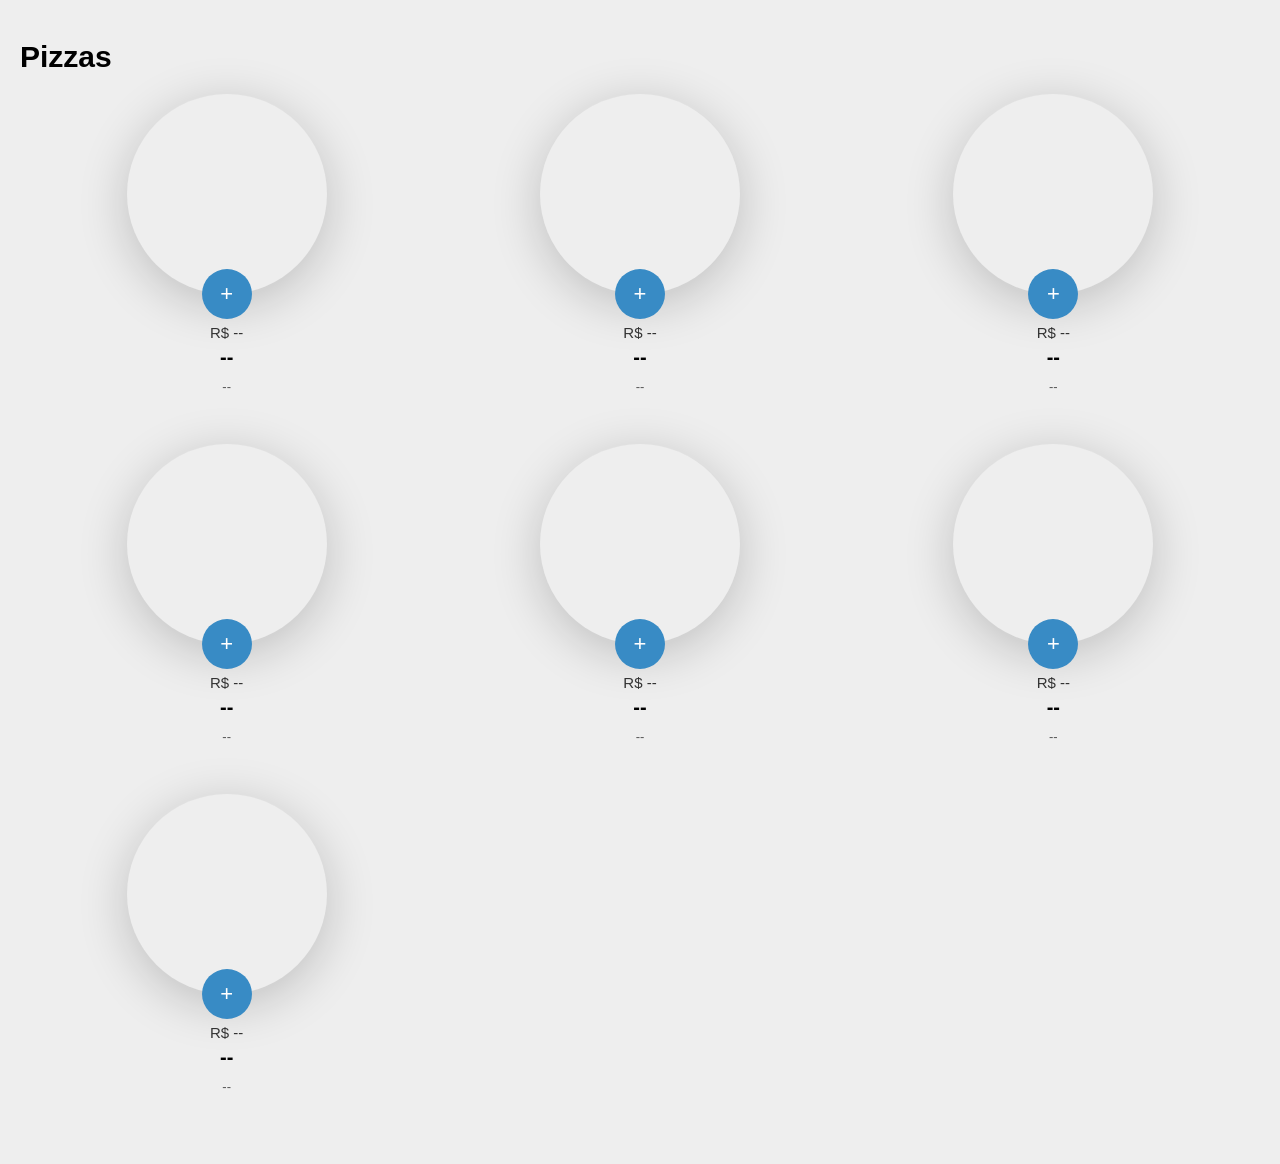
==== projeto-pizza/index.html @ f81552f1 "," ====
<!DOCTYPE html>
<html lang="pt-br">
<head>
    <meta charset="UTF-8">
    <meta name="viewport" content="width=device-width, initial-scale=1.0">
    <title>Faça seu pedido</title>
    <link rel="stylesheet" href="style.css">
</head>
<body>
    <div class="models">
        <div class="pizza-item">
            <a href="">
                <div class="pizza-item--img"><img src="" /></div>
                <div class="pizza-item--add">+</div>
            </a>
            <div class="pizza-item--price">R$ --</div>
            <div class="pizza-item--name">--</div>
            <div class="pizza-item--desc">--</div>
        </div>
        <div class="cart--item">
            <img src="" />
            <div class="cart--item-nome">--</div>
            <div class="cart--item--qtarea">
                <button class="cart--item-qtmenos">-</button>
                <div class="cart--item--qt">1</div>
                <button class="cart--item-qtmais">+</button>
            </div>
        </div>
    </div>
    <header>
        <div class="menu-openner"><span>0</span>🛒</div>
    </header>
    <main>
        <h1>Pizzas</h1>
        <div class="pizza-area"></div>
    </main>
    <aside>
        <div class="cart--area">
            <div class="menu-closer">❌</div>
            <h1>Suas Pizzas</h1>
            <div class="cart"></div>
            <div class="cart--details">
                <div class="cart--totalitem subtotal">
                    <span>Subtotal</span>
                    <span>R$ --</span>
                </div>
                <div class="cart--totalitem desconto">
                    <span>Desconto (-10%)</span>
                    <span>R$ --</span>
                </div>
                <div class="cart--totalitem total big">
                    <span>Total</span>
                    <span>R$ --</span>
                </div>
                <div class="cart--finalizar">Finalizar a compra</div>
            </div>
        </div>
    </aside>
    <div class="pizzaWindowArea">
        <div class="pizzaWindowBody">
            <div class="pizzaInfo--cancelMobileButton">Voltar</div>
            <div class="pizzaBig">
                <img src="" />
            </div>
            <div class="pizzaInfo">
                <h1>--</h1>
                <div class="pizzaInfo--desc">--</div>
                <div class="pizzaInfo--sizearea">
                    <div class="pizzaInfo--sector">Tamanho</div>
                    <div class="pizzaInfo--sizes">
                        <div data-key="0" class="pizzaInfo--size">PEQUENA <span>--</span></div>
                        <div data-key="1" class="pizzaInfo--size">MÉDIO <span>--</span></div>
                        <div data-key="2" class="pizzaInfo--size selected">GRANDE <span>--</span></div>
                    </div>
                </div>
                <div class="pizzaInfo--pricearea">
                    <div class="pizzaInfo--sector">Preço</div>
                    <div class="pizzaInfo--price">
                        <div class="pizzaInfo--actualPrice">R$ --</div>
                        <div class="pizzaInfo--qtarea">
                            <button class="pizzaInfo--qtmenos">-</button>
                            <div class="pizzaInfo--qt">1</div>
                            <button class="pizzaInfo--qtmais">+</button>
                        </div>
                    </div>
                </div>
                <div class="pizzaInfo--addButton">Adicionar ao carrinho</div>
                <div class="pizzaInfo--cancelButton">Cancelar</div>
            </div>
        </div>
    </div>

    <script type="text/javascript" src="pizzas.js"></script>
    <script type="text/javascript" src="script.js"></script>
</body>
</html>
---- projeto-pizza/style.css ----
* {
    box-sizing: border-box;
}
body {
    background-color:#EEE;
    font-family:'Lato',Helvetica,Arial;
    font-size:15px;
    display:flex;
    margin:0;
    min-height:100vh;
}
.models {
    display:none;
}

header {
    position: fixed;
    left:0;
    top:0;
    right:0;
    height:60px;
    background-color:#399ade;
    display:none;
    justify-content: flex-end;
    align-items: center;
}
.menu-openner {
    margin-right: 15px;
    font-size: 26px;
    background-color: #a9dcff;
    padding: 5px 20px;
    border-radius: 5px;
}
.menu-openner span {
    margin-right:10px;
}
.menu-closer {
    width:32px;
    height:32px;
    display:none;
    font-size: 30px;
}

aside {
    background-color:#9ccbe6;
    width:0vw;
    font-family:'Hepta Slab', Helvetica, Arial;
    transition:all ease .2s;
    overflow-x:hidden;
}
aside.show {
    width:30vw;
}
.cart--area {
    padding:20px;
}
main {
    flex:1;
    padding:20px;
}
h1 {
    font-family:'Hepta Slab', Helvetica, Arial;
}
.pizza-area {
    display:grid;
    grid-template-columns: repeat(3, 1fr);
}
.pizza-item {
    text-align: center;
    max-width:250px;
    font-family:'Hepta Slab', Helvetica, Arial;
    margin:0 auto 50px auto;
}
.pizza-item a {
    display:flex;
    flex-direction: column;
    align-items:center;
    text-decoration: none;
}
.pizza-item--img {
    width:200px;
    height:200px;
    background-color:#EEE;
    border-radius:100px;
    box-shadow:0px 10px 50px rgba(0, 0, 0, 0.2);
}
.pizza-item--img img {
    width:100%;
    height:auto;
}
.pizza-item--add {
    width:50px;
    height:50px;
    line-height:50px;
    border-radius:25px;
    background-color:#388bc5;
    text-align:center;
    color:#FFF;
    font-size:22px;
    cursor:pointer;
    margin-top:-25px;
    transition:all ease .2s;
}
.pizza-item a:hover .pizza-item--add {
    background-color:#244c88;
}
.pizza-item--price {
    font-size:15px;
    color:#333;
    margin-top:5px;
}
.pizza-item--name {
    font-size:20px;
    font-weight: bold;
    color:#000;
    margin-top:5px;
}
.pizza-item--desc {
    font-size:13px;
    color:#555;
    margin-top:10px;
}

.pizzaWindowArea {
    position:fixed;
    left:0;
    top:0;
    bottom:0;
    right:0;
    background-color:rgba(255, 255, 255, 0.5);
    display:none;
    transition: all ease .5s;
    justify-content: center;
    align-items: center;
    overflow-y:auto;
}
.pizzaWindowBody {
    width:900px;
    background-color:#FFF;
    border-radius:10px;
    box-shadow:0px 0px 15px #999;
    display:flex;
    margin:20px 0px;
}
.pizzaBig {
    flex:1;
    display:flex;
    justify-content: center;
    align-items: center;
}
.pizzaBig--back {
    position:absolute;
    width:30px;
    height:30px;
    background-color:#000;
}
.pizzaBig img {
    height:400px;
    width:auto;
}
.pizzaInfo {
    flex:1;
    font-family:'Hepta Slab', Helvetica, Arial;
    padding-bottom:50px;
}
.pizzaInfo h1 {
    margin-top:50px;
}
.pizzaInfo .pizzaInfo--desc {
    font-size:15px;
    color:#999;
    margin-top:10px;
    font-family:'Lato',Helvetica,Arial;
}
.pizzaInfo--sector {
    color:#CCC;
    text-transform: uppercase;
    font-size:14px;
    margin-top:30px;
    margin-bottom:10px;
}
.pizzaInfo--sizes {
    display:inline-flex;
    border-radius:10px;
    overflow:hidden;
}
.pizzaInfo--size {
    padding:10px 15px;
    color:#000;
    background-color:#EEE;
    font-size:13px;
    font-weight: bold;
    cursor:pointer;
}
.pizzaInfo--size:hover {
    background-color:#CCC;
}
.pizzaInfo--size.selected {
    background-color:#399ade;
    color:#FFF;
}
.pizzaInfo--size.selected span {
    color:#D6D6D6;
}
.pizzaInfo--size span {
    font-size:12px;
    color:#999;
    font-weight: normal;
}
.pizzaInfo--price {
    display:flex;
    align-items:center;
}
.pizzaInfo--actualPrice {
    font-size:28px;
    margin-right:30px;
}
.pizzaInfo--qtarea {
    display:inline-flex;
    background-color:#EEE;
    border-radius:10px;
    height:30px;
}
.pizzaInfo--qtarea button {
    border:0;
    background-color:transparent;
    font-size:17px;
    outline:0;
    cursor:pointer;
    padding:0px 10px;
    color:#333;
}
.pizzaInfo--qt {
    line-height: 30px;
    font-size: 12px;
    font-weight: bold;
    padding: 0px 5px;
    color:#000;
}
.pizzaInfo--addButton {
    margin-top:30px;
    padding:20px 30px;
    border-radius:20px;
    background-color:#48d05f;
    color:#FFF;
    display:inline-block;
    cursor:pointer;
    margin-right:30px;
}
.pizzaInfo--addButton:hover {
    background-color:#32a345;
}
.pizzaInfo--cancelButton {
    display:inline-block;
    cursor:pointer;
}
.pizzaInfo--cancelMobileButton {
    display:none;
    height:40px;
    text-align:center;
    line-height: 40px;
    margin-bottom:30px;
}
.cart {
    margin-bottom:20px;
}
.cart--item {
    display:flex;
    align-items:center;
    margin:10px 0;
}
.cart--item img {
    width:40px;
    height:40px;
    margin-right:20px;
}
.cart--item-nome {
    flex:1;
}
.cart--item--qtarea {
    display:inline-flex;
    background-color:#EEE;
    border-radius:10px;
    height:30px;
}
.cart--item--qtarea button {
    border:0;
    background-color:transparent;
    font-size:17px;
    outline:0;
    cursor:pointer;
    padding:0px 10px;
    color:#333;
}
.cart--item--qt {
    line-height: 30px;
    font-size: 12px;
    font-weight: bold;
    padding: 0px 5px;
    color:#000;
}
.cart--totalitem {
    padding:15px 0;
    border-top:1px solid #79b9dd;
    color:#315970;
    display:flex;
    justify-content: space-between;
    font-size:15px;
}
.cart--totalitem span:first-child {
    font-weight: bold;
}
.cart--totalitem.big {
    font-size:20px;
    color:#000;
    font-weight: bold;
}
.cart--finalizar {
    padding:20px 30px;
    border-radius:20px;
    background-color:#48d05f;
    color:#FFF;
    cursor:pointer;
    text-align:center;
    margin-top:20px;
    border:2px solid #63f77c;
    transition: all ease .2s;
}
.cart--finalizar:hover {
    background-color:#35af4a;
}

@media (max-width:1000px) {
    .pizza-area {
        grid-template-columns: repeat(2, 1fr);
    }
}

@media (max-width:840px) {
    body {
        flex-direction: column;
    }
    .pizza-area {
        display:block;
    }
    .pizza-item {
        max-width:100%;
    }
    header {
        display:flex;
    }
    main {
        padding-top:60px;
    }

    aside {
        width:auto;
        position:fixed;
        left:100vw;
        right:0;
        top:0;
        bottom:0;
        transition: all ease .2s;
    }
    aside.show {
        width:auto;
    }
    .cart--area {
        width:100vw;
    }

    .menu-closer {
        display:block;
    }

    .pizzaWindowArea {
        justify-content:flex-start;
        align-items: flex-start;
    }

    .pizzaWindowBody {
        width:100vw;
        display:block;
        padding:20px;
        border-radius:0;
        box-shadow:none;
        margin:0;
    }

    .pizzaBig img {
        width: 75%;
        height: auto;
    }

    .pizzaInfo h1 {
        margin-top:20px;
    }

    .pizzaInfo--qtarea {
        height:60px;
    }
    .pizzaInfo--qtarea button {
        font-size:25px;
        padding:0px 25px;
    }
    .pizzaInfo--qt {
        line-height: 60px;
        font-size:20px;
    }
    .pizzaInfo--addButton {
        font-size:20px;
        display:block;
        text-align:center;
        margin:30px auto;
    }

    .pizzaInfo--cancelButton {
        display:none;
    }
    .pizzaInfo--cancelMobileButton {
        display:block;
    }
}
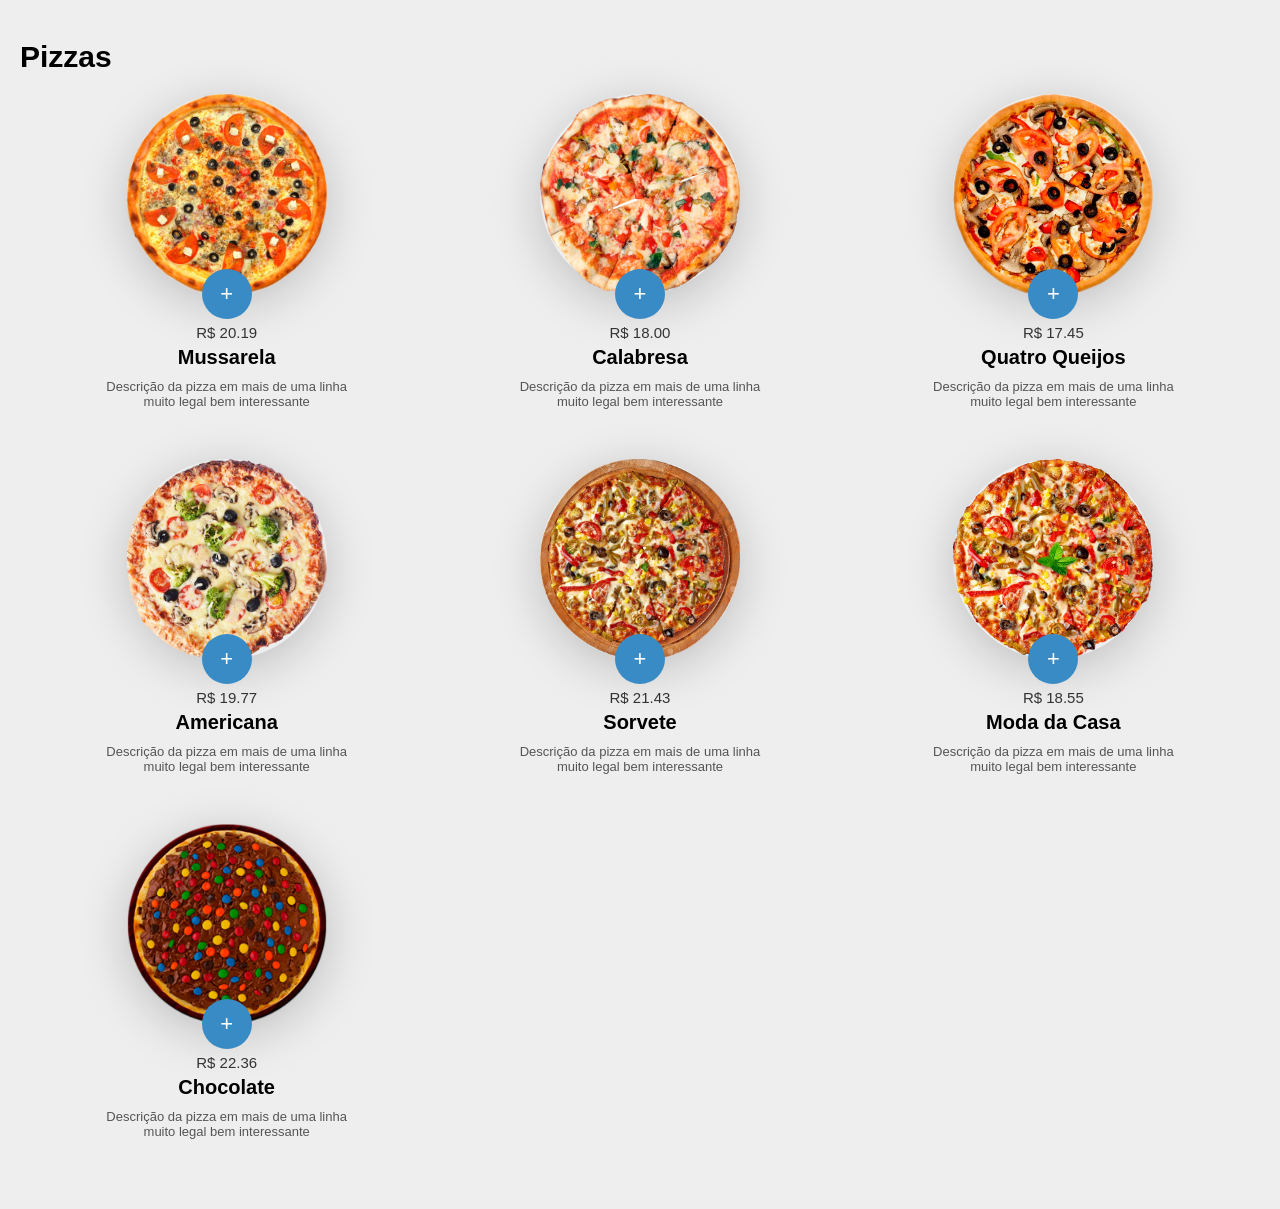
==== commit 180a847a: "." ====
--- a/projeto-pizza/index.html
+++ b/projeto-pizza/index.html
@@ -89,7 +89,6 @@
             </div>
         </div>
     </div>
-
     <script type="text/javascript" src="pizzas.js"></script>
     <script type="text/javascript" src="script.js"></script>
 </body>
